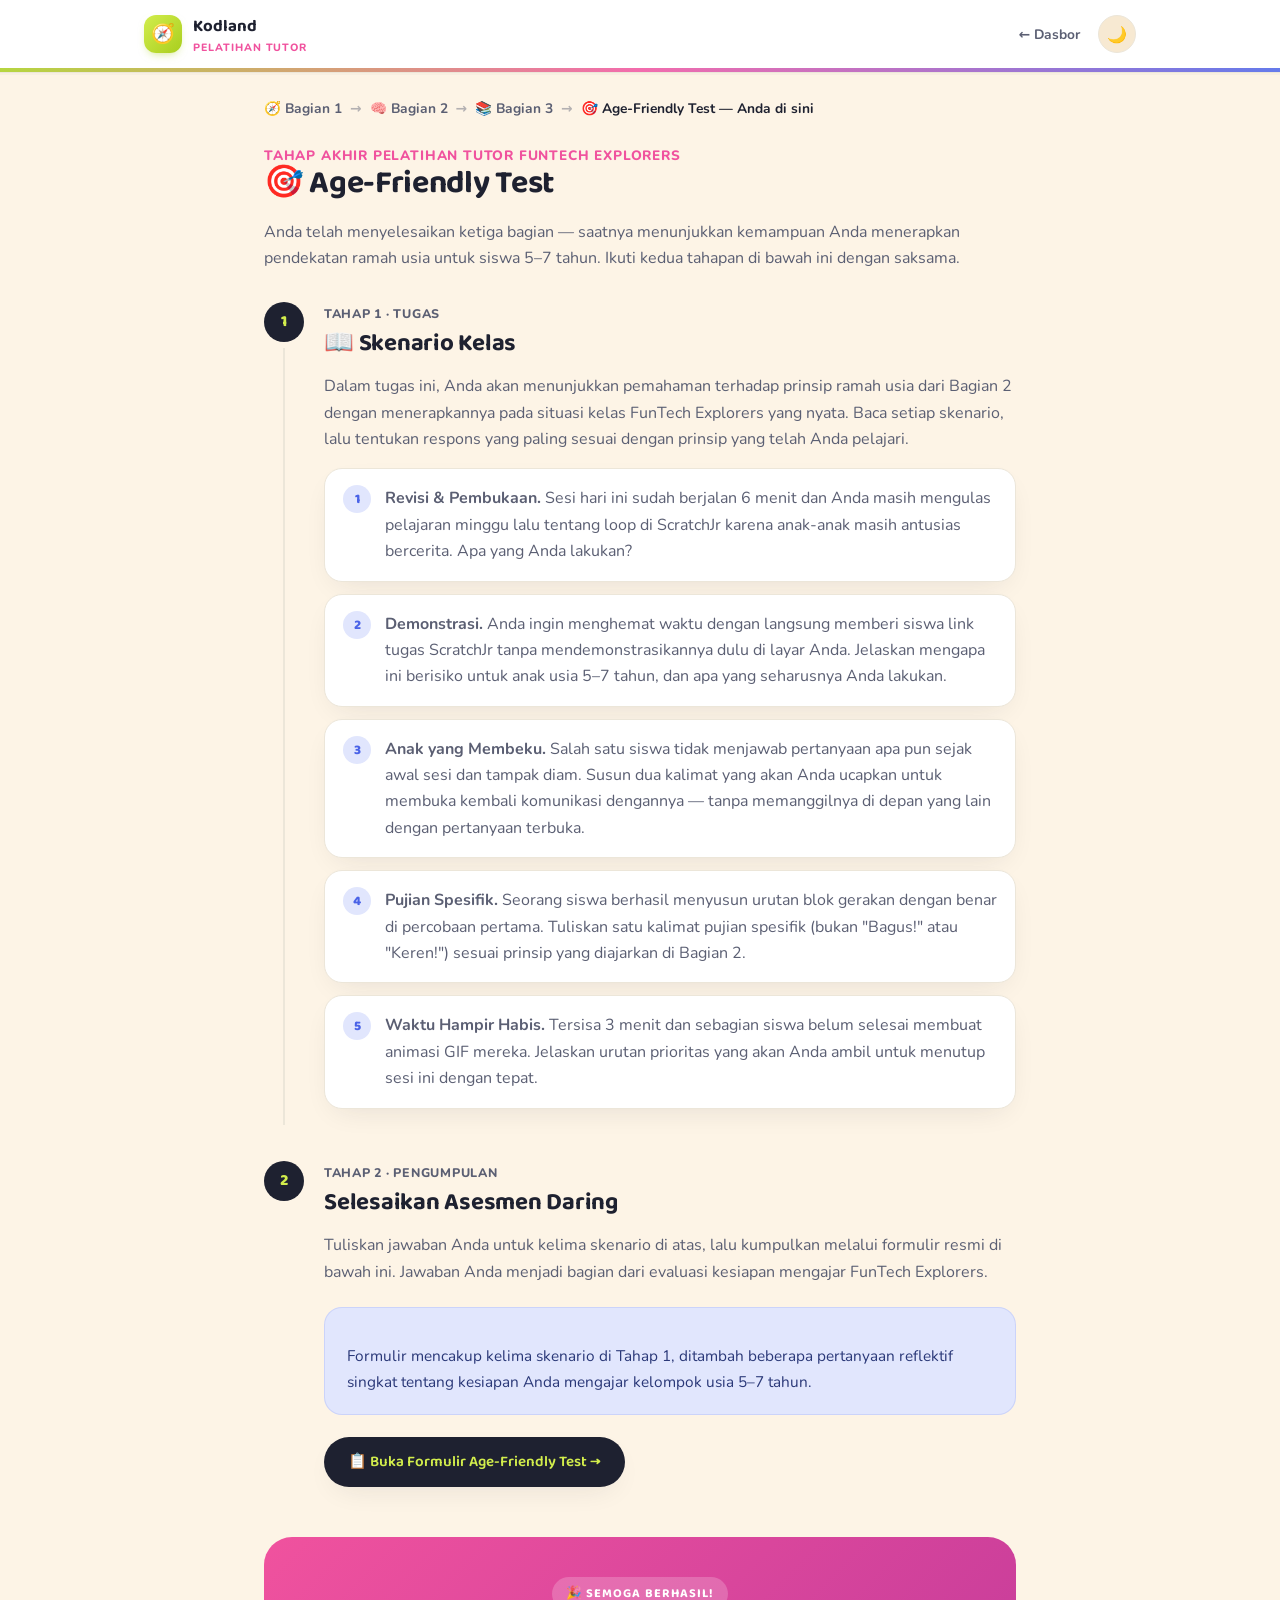
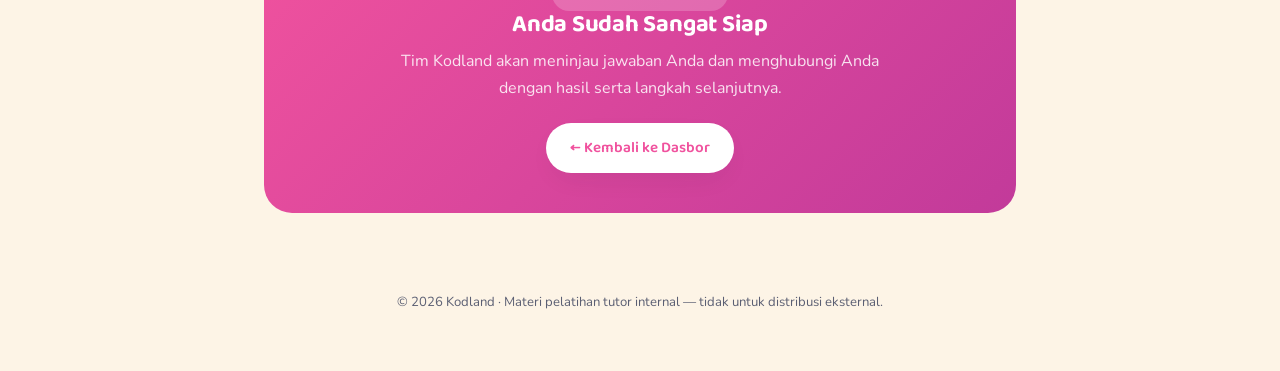
==== age-friendly-test.html @ 8fbc606a "Add files via upload" ====
<!DOCTYPE html>
<html lang="id">
<head>
<meta charset="UTF-8">
<meta name="viewport" content="width=device-width, initial-scale=1.0">
<title>Age-Friendly Test — Pelatihan Tutor FunTech Explorers</title>
<link rel="stylesheet" href="style.css">
</head>
<body>

<div class="topbar">
  <div class="topbar-inner">
    <div class="brand">
      <div class="logo-mark">🧭</div>
      <div>
        Kodland
        <small>Pelatihan Tutor</small>
      </div>
    </div>
    <div class="topbar-nav">
      <a href="index.html" class="back">Dasbor</a>
      <button class="theme-toggle" onclick="toggleTheme()" aria-label="Ganti tema">🌙</button>
    </div>
  </div>
</div>

<div class="wrap-narrow">

  <div class="breadcrumb-steps">
    <span class="step"><a href="bagian1-tentang-program.html">🧭 Bagian 1</a></span>
    <span class="arrow">→</span>
    <span class="step"><a href="bagian2-pedagogi.html">🧠 Bagian 2</a></span>
    <span class="arrow">→</span>
    <span class="step"><a href="bagian3-kurikulum.html">📚 Bagian 3</a></span>
    <span class="arrow">→</span>
    <span class="step current">🎯 Age-Friendly Test — Anda di sini</span>
  </div>

  <span class="kicker">Tahap Akhir Pelatihan Tutor FunTech Explorers</span>
  <h1>🎯 Age-Friendly Test</h1>
  <p>Anda telah menyelesaikan ketiga bagian — saatnya menunjukkan kemampuan Anda menerapkan pendekatan ramah usia untuk siswa 5–7 tahun. Ikuti kedua tahapan di bawah ini dengan saksama.</p>

  <div class="stage">
    <div class="stage-marker">
      <div class="stage-dot">1</div>
      <div class="stage-line"></div>
    </div>
    <div class="stage-content">
      <span class="stage-label">Tahap 1 · Tugas</span>
      <h2 style="margin-top:6px;">📖 Skenario Kelas</h2>
      <p>Dalam tugas ini, Anda akan menunjukkan pemahaman terhadap prinsip ramah usia dari Bagian 2 dengan menerapkannya pada situasi kelas FunTech Explorers yang nyata. Baca setiap skenario, lalu tentukan respons yang paling sesuai dengan prinsip yang telah Anda pelajari.</p>

      <div class="task-item">
        <div class="task-num">1</div>
        <div>
          <p style="margin:0;"><strong>Revisi & Pembukaan.</strong> Sesi hari ini sudah berjalan 6 menit dan Anda masih mengulas pelajaran minggu lalu tentang loop di ScratchJr karena anak-anak masih antusias bercerita. Apa yang Anda lakukan?</p>
        </div>
      </div>
      <div class="task-item">
        <div class="task-num">2</div>
        <div>
          <p style="margin:0;"><strong>Demonstrasi.</strong> Anda ingin menghemat waktu dengan langsung memberi siswa link tugas ScratchJr tanpa mendemonstrasikannya dulu di layar Anda. Jelaskan mengapa ini berisiko untuk anak usia 5–7 tahun, dan apa yang seharusnya Anda lakukan.</p>
        </div>
      </div>
      <div class="task-item">
        <div class="task-num">3</div>
        <div>
          <p style="margin:0;"><strong>Anak yang Membeku.</strong> Salah satu siswa tidak menjawab pertanyaan apa pun sejak awal sesi dan tampak diam. Susun dua kalimat yang akan Anda ucapkan untuk membuka kembali komunikasi dengannya — tanpa memanggilnya di depan yang lain dengan pertanyaan terbuka.</p>
        </div>
      </div>
      <div class="task-item">
        <div class="task-num">4</div>
        <div>
          <p style="margin:0;"><strong>Pujian Spesifik.</strong> Seorang siswa berhasil menyusun urutan blok gerakan dengan benar di percobaan pertama. Tuliskan satu kalimat pujian spesifik (bukan "Bagus!" atau "Keren!") sesuai prinsip yang diajarkan di Bagian 2.</p>
        </div>
      </div>
      <div class="task-item">
        <div class="task-num">5</div>
        <div>
          <p style="margin:0;"><strong>Waktu Hampir Habis.</strong> Tersisa 3 menit dan sebagian siswa belum selesai membuat animasi GIF mereka. Jelaskan urutan prioritas yang akan Anda ambil untuk menutup sesi ini dengan tepat.</p>
        </div>
      </div>
    </div>
  </div>

  <div class="stage">
    <div class="stage-marker">
      <div class="stage-dot">2</div>
    </div>
    <div class="stage-content">
      <span class="stage-label">Tahap 2 · Pengumpulan</span>
      <h2 style="margin-top:6px;">Selesaikan Asesmen Daring</h2>
      <p>Tuliskan jawaban Anda untuk kelima skenario di atas, lalu kumpulkan melalui formulir resmi di bawah ini. Jawaban Anda menjadi bagian dari evaluasi kesiapan mengajar FunTech Explorers.</p>
      <div class="callout callout-info">
        <p>Formulir mencakup kelima skenario di Tahap 1, ditambah beberapa pertanyaan reflektif singkat tentang kesiapan Anda mengajar kelompok usia 5–7 tahun.</p>
      </div>
      <a href="https://forms.gle/kPBvaFZmKHYs17eh9" target="_blank" rel="noopener" class="btn btn-primary">📋 Buka Formulir Age-Friendly Test →</a>
    </div>
  </div>

  <div class="cta-final">
    <span class="eyebrow" style="background:rgba(255,255,255,.2); color:#fff;">🎉 Semoga berhasil!</span>
    <h2>Anda Sudah Sangat Siap</h2>
    <p>Tim Kodland akan meninjau jawaban Anda dan menghubungi Anda dengan hasil serta langkah selanjutnya.</p>
    <a href="index.html" class="btn btn-primary">← Kembali ke Dasbor</a>
  </div>

</div>

<footer>© 2026 Kodland · Materi pelatihan tutor internal — tidak untuk distribusi eksternal.</footer>

<script>
function toggleTheme(){
  const el = document.documentElement;
  const isDark = el.getAttribute('data-theme') === 'dark';
  el.setAttribute('data-theme', isDark ? 'light' : 'dark');
  document.querySelector('.theme-toggle').textContent = isDark ? '🌙' : '☀️';
}
</script>

</body>
</html>
---- style.css ----
/* ============================================================
   FunTech Explorers — Pelatihan Tutor (Kodland)
   Design tokens terinspirasi dari kodland.org
   ============================================================ */

@import url('https://fonts.googleapis.com/css2?family=Baloo+2:wght@500;600;700;800&family=Nunito:ital,wght@0,400;0,600;0,700;0,800;1,600&display=swap');

:root{
  --lime:        #D2ED4C;
  --lime-deep:   #A9CE1E;
  --lime-ink:    #2B3312;
  --pink:        #F0529E;
  --pink-strong: #C23A9A;
  --pink-soft:   #FBD9EA;
  --pink-soft-text: #9A1F63;
  --blue:        #4A63E7;
  --blue-soft:   #E1E6FD;
  --blue-soft-text: #2A3878;
  --orange:      #FF9F43;
  --orange-soft: #FFE9D3;
  --orange-soft-text: #8A4F0A;

  --cream:       #FDF4E6;
  --cream-deep:  #F7E9D2;
  --paper:       #FFFFFF;
  --ink:         #1E2130;
  --ink-soft:    #5B5F73;
  --line:        #ECE6D9;

  --radius-lg: 28px;
  --radius-md: 18px;
  --radius-sm: 12px;

  --shadow-card: 0 10px 30px -12px rgba(30,33,48,0.12);
  --shadow-pop:  0 16px 40px -14px rgba(30,33,48,0.22);

  --font-display: 'Baloo 2', system-ui, sans-serif;
  --font-body: 'Nunito', system-ui, sans-serif;
}

[data-theme="dark"]{
  --cream: #1B1D2A;
  --cream-deep: #262A3E;
  --paper: #23263A;
  --ink: #F3F1E7;
  --ink-soft: #C2C4D6;
  --line: #383C54;
  --lime-ink: #EAF3B0;

  --blue-soft: rgba(74,99,231,0.22);
  --blue-soft-text: #C7D2FF;
  --pink-soft: rgba(240,82,158,0.20);
  --pink-soft-text: #FFC3E1;
  --orange-soft: rgba(255,159,67,0.22);
  --orange-soft-text: #FFD9AC;

  --shadow-card: 0 10px 30px -12px rgba(0,0,0,0.5);
  --shadow-pop:  0 16px 40px -14px rgba(0,0,0,0.6);
}

*{ box-sizing: border-box; }
html{ scroll-behavior: smooth; }
body{
  margin:0;
  font-family: var(--font-body);
  background: var(--cream);
  color: var(--ink);
  transition: background .3s ease, color .3s ease;
  -webkit-font-smoothing: antialiased;
}

h1,h2,h3,h4,.display{
  font-family: var(--font-display);
  line-height: 1.15;
  margin: 0 0 .4em;
  letter-spacing: -0.01em;
  color: var(--ink);
}

p{ line-height: 1.65; color: var(--ink-soft); }
a{ color: var(--blue); text-decoration: none; }
[data-theme="dark"] a{ color: #9FB1FF; }

.wrap{ max-width: 1040px; margin: 0 auto; padding: 0 24px; }
.wrap-narrow{ max-width: 800px; margin: 0 auto; padding: 0 24px; }

/* ---------- Topbar ---------- */
.topbar{
  position: sticky; top:0; z-index: 50;
  background: var(--paper);
  border-bottom: 1px solid var(--line);
  box-shadow: 0 2px 0 0 rgba(0,0,0,0.02);
}
.topbar::after{
  content:"";
  display:block; height:4px; width:100%;
  background: linear-gradient(90deg, var(--lime-deep), var(--pink), var(--blue));
  opacity:.85;
}
.topbar-inner{
  max-width: 1040px; margin: 0 auto; padding: 13px 24px;
  display:flex; align-items:center; justify-content: space-between; gap: 16px;
}
.brand{ display:flex; align-items:center; gap:11px; font-family: var(--font-display); font-weight:700; font-size: 1.05rem; }
.brand .logo-mark{
  width: 38px; height: 38px; border-radius: 12px;
  background: linear-gradient(135deg, var(--lime) 0%, var(--lime-deep) 100%);
  display:flex; align-items:center; justify-content:center;
  font-size: 1.2rem;
  box-shadow: 0 4px 10px -4px rgba(169,206,30,.6);
}
.brand small{ display:block; font-family: var(--font-body); font-weight:800; color: var(--pink); font-size:.66rem; text-transform: uppercase; letter-spacing: .09em; }

.topbar-nav{ display:flex; align-items:center; gap:18px; }
.topbar-nav a{ font-weight:700; font-size:.86rem; color: var(--ink-soft); white-space:nowrap; }
.topbar-nav a:hover{ color: var(--pink); }
.topbar-nav a.back::before{ content:"← "; }

.theme-toggle{
  border:1px solid var(--line); background: var(--cream-deep); color: var(--ink);
  width:38px; height:38px; border-radius:50%; cursor:pointer; font-size:1rem;
  display:flex; align-items:center; justify-content:center; flex:0 0 auto;
}

/* ---------- Buttons / chips ---------- */
.btn{
  display:inline-flex; align-items:center; gap:8px;
  font-family: var(--font-display); font-weight:600; font-size:.95rem;
  padding: 13px 24px; border-radius: 999px; border:none; cursor:pointer;
  transition: transform .15s ease, box-shadow .15s ease;
}
.btn:hover{ transform: translateY(-2px); }
.btn-primary{ background: var(--ink); color: var(--lime); box-shadow: var(--shadow-card); }
[data-theme="dark"] .btn-primary{ background: var(--lime); color: var(--lime-ink); }
.btn-pink{ background: var(--pink); color:#fff; box-shadow: 0 10px 24px -10px rgba(240,82,158,.6); }
.btn-outline{ background: transparent; border: 2px solid var(--ink); color: var(--ink); }
.btn-ghost{ background: var(--cream-deep); color: var(--ink); }
.btn:disabled{ opacity:.45; cursor:not-allowed; transform:none; }

.eyebrow{
  display:inline-flex; align-items:center; gap:8px;
  font-family: var(--font-display); font-weight:700; font-size:.78rem;
  text-transform: uppercase; letter-spacing:.08em;
  background: var(--pink-soft); color: var(--pink-soft-text);
  padding: 7px 14px; border-radius:999px;
}

/* ---------- Hero ---------- */
.hero{
  background: linear-gradient(160deg, var(--lime) 0%, var(--lime-deep) 100%);
  border-radius: var(--radius-lg);
  padding: 44px 40px;
  color: var(--lime-ink);
  position: relative;
  overflow:hidden;
  margin: 28px 0;
}
.hero h1{ font-size: clamp(1.9rem, 4vw, 2.7rem); color: var(--lime-ink); max-width: 640px; }
.hero p.lede{ color: var(--lime-ink); opacity:.82; max-width: 560px; font-size: 1.05rem; }

/* ---------- Progress trail (signature element) ---------- */
.progress-card{
  background: var(--paper); border-radius: var(--radius-md);
  padding: 22px 26px; box-shadow: var(--shadow-card);
  display:flex; align-items:center; justify-content:space-between; gap: 24px;
  flex-wrap: wrap; margin: -34px 0 30px; position:relative; z-index:2;
  border: 1px solid var(--line);
}
.progress-count{ font-family: var(--font-display); font-size: 1.9rem; }
.progress-count span{ color: var(--ink-soft); font-size: 1rem; font-family: var(--font-body); font-weight:700; }
.trail{ display:flex; gap:12px; align-items:center; flex:1; min-width: 240px; flex-wrap: wrap; }
.trail-dot{ width:13px; height:13px; border-radius:50%; background: var(--line); flex: 0 0 auto; }
.trail-dot.done{ background: linear-gradient(135deg, var(--blue), var(--pink)); }

/* ---------- Bagian list (top-level dashboard cards) ---------- */
.module-list{ display:flex; flex-direction:column; gap:16px; margin: 20px 0 40px; }
.module-card{
  background: var(--paper); border-radius: var(--radius-md);
  border: 1px solid var(--line);
  padding: 22px 24px; display:flex; align-items:center; gap:20px;
  box-shadow: var(--shadow-card); transition: transform .15s ease;
}
.module-card:hover{ transform: translateY(-3px); }
.module-num{
  font-family: var(--font-display); font-weight:800; font-size:1.4rem;
  width:52px; height:52px; border-radius:16px; flex:0 0 auto;
  display:flex; align-items:center; justify-content:center;
  color:#fff;
}
.module-card:nth-of-type(3n+1) .module-num{ background: var(--blue); }
.module-card:nth-of-type(3n+2) .module-num{ background: var(--pink); }
.module-card:nth-of-type(3n+3) .module-num{ background: var(--orange); }
.module-body{ flex:1; }
.module-body h3{ font-size:1.15rem; margin-bottom:2px; }
.module-body p{ margin:0; font-size:.92rem; }
.module-tag{ font-size:.72rem; font-weight:800; text-transform:uppercase; letter-spacing:.06em; color: var(--ink-soft); }

/* ---------- Section nav (in-page) ---------- */
.section-nav{
  display:flex; gap: 6px 18px; flex-wrap:wrap;
  padding: 12px 0; border-bottom:1px solid var(--line); margin-bottom: 6px;
  font-size:.85rem; font-weight:700;
}
.section-nav a{ color: var(--ink-soft); }
.section-nav a:hover{ color: var(--pink); }
.section-nav a.cta{ color: var(--pink); margin-left:auto; }

.breadcrumb-steps{ display:flex; align-items:center; gap:8px; margin: 26px 0; flex-wrap:wrap; font-size:.86rem; font-weight:700; color: var(--ink-soft); }
.breadcrumb-steps .step{ display:flex; align-items:center; gap:8px; }
.breadcrumb-steps .step.current{ color: var(--ink); }
.breadcrumb-steps .arrow{ opacity:.45; }
.breadcrumb-steps a{ color: var(--ink-soft); font-weight:700; }
.breadcrumb-steps a:hover{ color: var(--pink); }

/* ---------- Content blocks ---------- */
.kicker{ font-weight:800; color: var(--pink); font-size:.85rem; text-transform:uppercase; letter-spacing:.06em; }
article section{ margin: 46px 0; }
article h2{ font-size: 1.6rem; margin-top: 0; }
article h2 .num{ color: var(--blue); margin-right:8px; }
article h4{ font-size:1.05rem; }

.callout{
  border-radius: var(--radius-md);
  padding: 20px 22px; margin: 22px 0;
  border: 1px solid transparent;
  font-size: .96rem;
}
.callout p:last-child{ margin-bottom:0; }
.callout-info{ background: var(--blue-soft); border-color: rgba(74,99,231,.15); }
.callout-info p{ color: var(--blue-soft-text); }
.callout-warn{ background: var(--pink-soft); border-color: rgba(240,82,158,.18); }
.callout-warn p{ color: var(--pink-soft-text); }
.callout-tip{ background: var(--orange-soft); border-color: rgba(255,159,67,.2); }
.callout-tip p{ color: var(--orange-soft-text); }
[data-theme="dark"] .callout p{ opacity:.95; }
.callout .callout-label{ font-family: var(--font-display); font-weight:700; display:block; margin-bottom:6px; color: var(--ink); }

.compare{ display:grid; grid-template-columns: 1fr 1fr; gap:16px; margin: 20px 0; }
@media (max-width: 640px){ .compare{ grid-template-columns: 1fr; } }
.compare-col{ border-radius: var(--radius-md); padding: 18px 20px; }
.compare-col.no{ background: var(--pink-soft); border: 1px solid rgba(240,82,158,.2); }
.compare-col.yes{ background: rgba(169,206,30,.16); border: 1px solid rgba(169,206,30,.35); }
[data-theme="dark"] .compare-col.yes{ background: rgba(169,206,30,.14); }
.compare-col h4{ margin-top:0; }
.compare-col ul{ padding-left: 1.1em; margin: 0; }
.compare-col li{ margin-bottom: 10px; color: var(--ink-soft); }

.principle-list{ counter-reset: p; list-style:none; padding:0; margin: 24px 0; display:flex; flex-direction:column; gap:18px; }
.principle-list li{ counter-increment:p; background: var(--paper); border:1px solid var(--line); border-radius: var(--radius-md); padding: 18px 20px 18px 66px; position:relative; box-shadow: var(--shadow-card); }
.principle-list li::before{
  content: counter(p); position:absolute; left:18px; top:18px;
  font-family: var(--font-display); font-weight:800; color:#fff;
  width:34px; height:34px; border-radius:50%; background: var(--blue);
  display:flex; align-items:center; justify-content:center;
}
.principle-list li h4{ margin: 0 0 6px; }

.scenario-grid{ display:grid; grid-template-columns: 1fr; gap: 14px; margin: 20px 0; }
.scenario{ background: var(--paper); border: 1px solid var(--line); border-radius: var(--radius-md); padding: 18px 20px; box-shadow: var(--shadow-card); }
.scenario .sig{ font-size:1.4rem; margin-right:8px; }
.scenario h4{ display:inline; }

table.praise-table{ width:100%; border-collapse: collapse; margin: 18px 0; font-size:.92rem; }
table.praise-table th{ font-family: var(--font-display); text-align:left; padding: 10px 14px; color: var(--ink-soft); font-size:.78rem; text-transform:uppercase; letter-spacing:.05em; }
table.praise-table td{ padding: 12px 14px; border-top:1px solid var(--line); vertical-align: top; }
table.praise-table td.no{ color: #C23A75; }
table.praise-table td.yes{ color: #4E7A0C; font-weight:700; }
[data-theme="dark"] table.praise-table td.yes{ color:#C7EE6F; }
[data-theme="dark"] table.praise-table td.no{ color:#FF9CC7; }

/* ---------- Curriculum module cards (clickable) ---------- */
.curric-grid{ display:flex; flex-direction:column; gap:16px; margin: 22px 0 36px; }
.curric-link{ display:block; }
.curric-card{
  display:flex; gap:20px; background: var(--paper); border:1px solid var(--line);
  border-radius: var(--radius-lg); padding: 20px; align-items:center;
  box-shadow: var(--shadow-card); transition: transform .15s ease, box-shadow .15s ease;
  cursor:pointer;
}
.curric-card:hover{ transform: translateY(-3px); box-shadow: var(--shadow-pop); }
.curric-card .curric-thumb{ width:110px; height:82px; border-radius: var(--radius-sm); object-fit:cover; flex:0 0 auto; }
.curric-card .curric-num{ font-family: var(--font-display); font-weight:800; font-size: 1.6rem; flex:0 0 auto; width: 44px; }
.curric-card:nth-of-type(4n+1) .curric-num{ color: var(--blue); }
.curric-card:nth-of-type(4n+2) .curric-num{ color: var(--pink); }
.curric-card:nth-of-type(4n+3) .curric-num{ color: var(--orange); }
.curric-card:nth-of-type(4n+4) .curric-num{ color: var(--lime-deep); }
.curric-card .curric-body{ flex:1; min-width:0; }
.curric-card h3{ font-size:1.1rem; margin-bottom:4px; }
.curric-card p{ margin:0; font-size:.88rem; }
.curric-card .arrow-go{ flex:0 0 auto; font-size:1.3rem; color: var(--ink-soft); }
@media (max-width: 640px){
  .curric-card{ flex-wrap:wrap; }
  .curric-card .curric-thumb{ width:100%; height:140px; order:-1; }
}

.info-grid{ display:grid; grid-template-columns: repeat(auto-fit,minmax(150px,1fr)); gap:14px; margin: 20px 0 30px; }
.info-tile{ background: var(--cream-deep); border-radius: var(--radius-md); padding:18px; text-align:center; }
.info-tile .big{ font-family: var(--font-display); font-weight:700; font-size:1.3rem; color: var(--blue); }
.info-tile .label{ font-size:.78rem; color: var(--ink-soft); text-transform:uppercase; letter-spacing:.05em; font-weight:700; }

.tool-row{ display:flex; flex-wrap:wrap; gap:12px; margin: 18px 0 32px; }
.tool-chip{ background: var(--paper); border:1px solid var(--line); border-radius: 14px; padding: 10px 16px; font-weight:700; font-size:.88rem; display:flex; align-items:center; gap:8px; }

/* ---------- Project gallery ---------- */
.gallery-grid{ display:grid; grid-template-columns: repeat(auto-fit,minmax(150px,1fr)); gap:14px; margin: 18px 0 30px; }
.gallery-item{ border-radius: var(--radius-md); overflow:hidden; box-shadow: var(--shadow-card); position:relative; border:1px solid var(--line); }
.gallery-item img{ width:100%; height:120px; object-fit:cover; display:block; }
.gallery-item .cap{ font-size:.72rem; font-weight:800; padding:8px 10px; background: var(--paper); color: var(--ink-soft); }

/* ---------- Module detail page: teaching-flow sections ---------- */
.flow-step{ display:flex; gap:16px; margin: 26px 0; }
.flow-icon{ flex:0 0 auto; width:46px; height:46px; border-radius:14px; display:flex; align-items:center; justify-content:center; font-size:1.4rem; background: var(--cream-deep); }
.flow-body{ flex:1; }
.flow-body h3{ margin: 0 0 6px; font-size:1.2rem; }

.confidence-list{ list-style:none; padding:0; margin: 16px 0; display:flex; flex-direction:column; gap:10px; }
.confidence-list li{ display:flex; gap:10px; align-items:flex-start; background: var(--paper); border:1px solid var(--line); border-radius: var(--radius-sm); padding: 12px 14px; box-shadow: var(--shadow-card); font-size:.92rem; }
.confidence-list li .chk{ flex:0 0 auto; color: var(--lime-deep); font-weight:800; }

.lesson-row{ display:flex; align-items:center; gap:14px; padding: 12px 6px; border-bottom: 1px solid var(--line); }
.lesson-row:last-child{ border-bottom:none; }
.lesson-num{ flex:0 0 auto; width:30px; height:30px; border-radius:50%; background: var(--blue-soft); color: var(--blue); font-weight:800; font-family: var(--font-display); display:flex; align-items:center; justify-content:center; font-size:.85rem; }
[data-theme="dark"] .lesson-num{ color: var(--blue-soft-text); }
.lesson-text{ font-weight:700; font-size:.96rem; }

.module-hero-img{ width:100%; border-radius: var(--radius-lg); box-shadow: var(--shadow-card); margin: 18px 0 8px; display:block; object-fit:cover; max-height: 320px; }
.img-caption{ text-align:center; font-size:.78rem; color: var(--ink-soft); margin: 0 0 20px; font-style: italic; }

.age-tip{
  background: linear-gradient(135deg, rgba(210,237,76,.18), rgba(74,99,231,.10));
  border: 1px solid rgba(169,206,30,.35);
  border-radius: var(--radius-md);
  padding: 18px 20px; margin: 22px 0;
}
.age-tip .callout-label{ color: var(--lime-deep); }
[data-theme="dark"] .age-tip .callout-label{ color: var(--lime); }
.age-tip p{ color: var(--ink); opacity: .9; }

.philosophy-grid{ display:grid; grid-template-columns: repeat(auto-fit,minmax(200px,1fr)); gap:16px; margin: 20px 0 34px; }
.philosophy-card{ background: var(--paper); border:1px solid var(--line); border-radius: var(--radius-md); padding:20px; box-shadow: var(--shadow-card); }
.philosophy-card .ic{ font-size:1.6rem; margin-bottom:8px; display:block; }
.philosophy-card h4{ margin: 0 0 6px; font-size:1rem; }
.philosophy-card p{ margin:0; font-size:.88rem; }

.prevnext{ display:flex; justify-content:space-between; gap:16px; margin: 40px 0; flex-wrap:wrap; }
.prevnext a{ flex:1; min-width:200px; background: var(--paper); border:1px solid var(--line); border-radius: var(--radius-md); padding:16px 18px; box-shadow: var(--shadow-card); font-weight:700; }
.prevnext a small{ display:block; color: var(--ink-soft); font-weight:800; text-transform:uppercase; font-size:.7rem; letter-spacing:.06em; margin-bottom:4px; }
.prevnext a.next{ text-align:right; }

/* ---------- Quiz ---------- */
.quiz-box{ background: var(--paper); border:1px solid var(--line); border-radius: var(--radius-lg); padding: 28px; box-shadow: var(--shadow-pop); margin: 24px 0; }
.quiz-q{ margin-bottom: 26px; }
.quiz-q p.qtext{ font-weight:800; font-family: var(--font-display); color: var(--ink); font-size:1.05rem; margin-bottom:12px; }
.quiz-opts{ display:flex; flex-direction:column; gap:10px; }
.quiz-opt{ display:flex; align-items:center; gap:12px; border:1px solid var(--line); border-radius: var(--radius-sm); padding: 12px 16px; cursor:pointer; font-weight:700; font-size:.94rem; background: var(--cream); transition: border-color .15s, background .15s; color: var(--ink); }
.quiz-opt:hover{ border-color: var(--blue); }
.quiz-opt.selected{ border-color: var(--blue); background: var(--blue-soft); }
.quiz-opt.correct{ border-color: var(--lime-deep); background: rgba(169,206,30,.2); }
.quiz-opt.incorrect{ border-color: var(--pink); background: var(--pink-soft); }
.quiz-result{ margin-top: 18px; font-weight:800; font-family: var(--font-display); }
.quiz-result.pass{ color: #4E7A0C; }
.quiz-result.fail{ color: #C23A75; }
[data-theme="dark"] .quiz-result.pass{ color:#C7EE6F; }
[data-theme="dark"] .quiz-result.fail{ color:#FF9CC7; }

/* ---------- Stage / final test ---------- */
.stage{ display:flex; gap:20px; margin: 30px 0; }
.stage-marker{ flex:0 0 auto; display:flex; flex-direction:column; align-items:center; }
.stage-dot{ width:40px; height:40px; border-radius:50%; background: var(--ink); color: var(--lime); display:flex; align-items:center; justify-content:center; font-family: var(--font-display); font-weight:800; }
[data-theme="dark"] .stage-dot{ background: var(--lime); color: var(--lime-ink); }
.stage-line{ flex:1; width:2px; background: var(--line); margin: 6px 0; }
.stage-content{ flex:1; padding-bottom: 10px; }
.stage-content .stage-label{ font-size:.78rem; font-weight:800; text-transform:uppercase; letter-spacing:.06em; color: var(--ink-soft); }
.task-item{ display:flex; gap:14px; align-items:flex-start; background: var(--paper); border:1px solid var(--line); border-radius: var(--radius-md); padding:16px 18px; margin-bottom:12px; box-shadow: var(--shadow-card); }
.task-num{ flex:0 0 auto; width:28px; height:28px; border-radius:50%; background: var(--blue-soft); color: var(--blue); font-weight:800; font-family: var(--font-display); display:flex; align-items:center; justify-content:center; font-size:.85rem; }
[data-theme="dark"] .task-num{ color: var(--blue-soft-text); }

/* ---------- CTA / final ---------- */
.cta-final{ background: linear-gradient(135deg, var(--pink) 0%, var(--pink-strong) 100%); border-radius: var(--radius-lg); padding: 40px; text-align:center; color:#fff; margin: 40px 0; }
.cta-final h2{ color:#fff; }
.cta-final p{ color: rgba(255,255,255,.85); max-width: 480px; margin: 0 auto 22px; }
.cta-final .btn-primary{ background:#fff; color: var(--pink); }

footer{ padding: 40px 0 60px; text-align:center; color: var(--ink-soft); font-size:.82rem; }

.pill-row{ display:flex; gap:10px; flex-wrap:wrap; margin: 18px 0; }
.pill{ background: var(--cream-deep); border-radius:999px; padding:8px 16px; font-size:.82rem; font-weight:800; }

@media (max-width: 640px){
  .hero{ padding: 32px 22px; }
  .progress-card{ margin-top: -24px; padding: 18px; flex-direction:column; align-items:flex-start; }
}
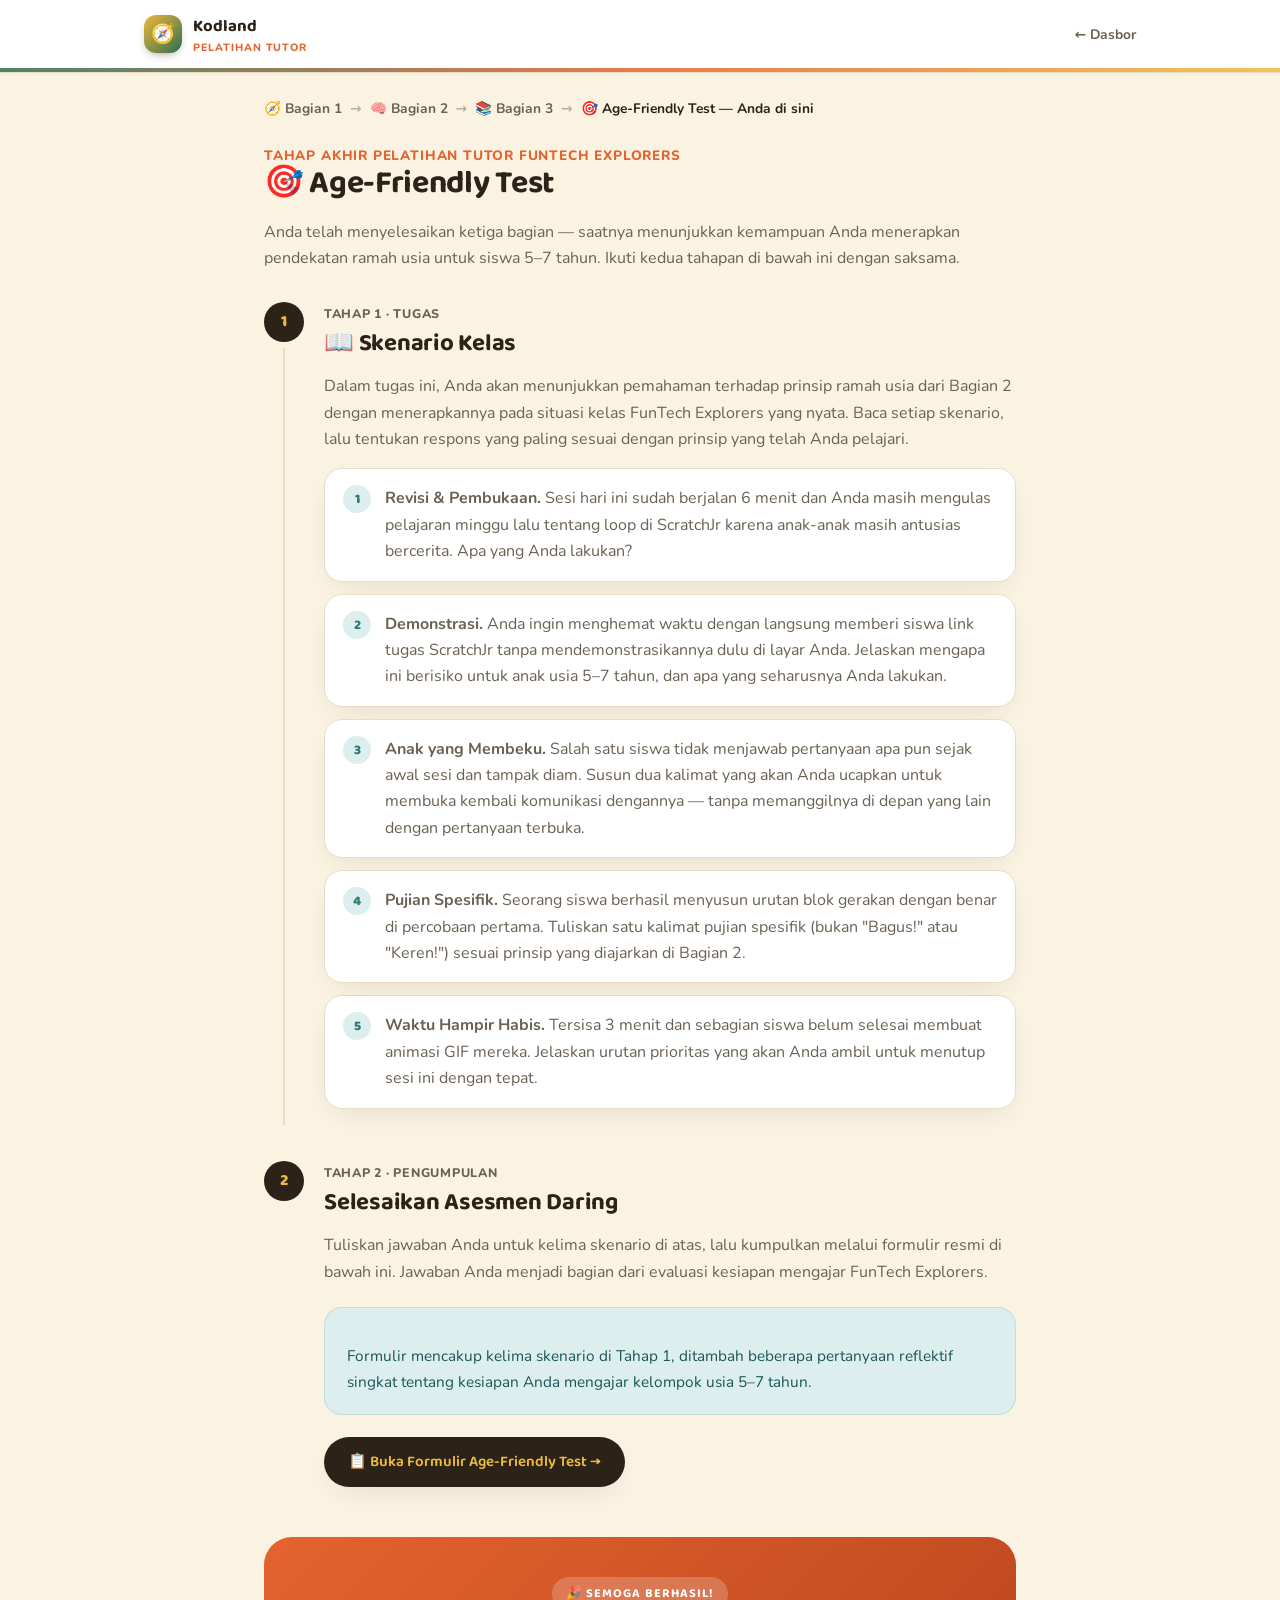
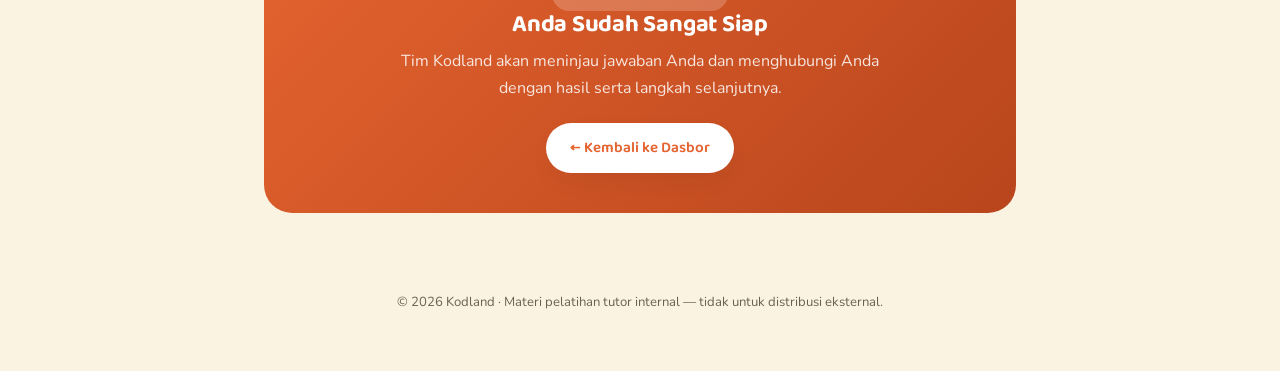
==== commit 38805dd3: "Add files via upload" ====
--- a/age-friendly-test.html
+++ b/age-friendly-test.html
@@ -18,9 +18,7 @@
       </div>
     </div>
     <div class="topbar-nav">
-      <a href="index.html" class="back">Dasbor</a>
-      <button class="theme-toggle" onclick="toggleTheme()" aria-label="Ganti tema">🌙</button>
-    </div>
+      <a href="index.html" class="back">Dasbor</a>    </div>
   </div>
 </div>
 
@@ -110,12 +108,6 @@
 <footer>© 2026 Kodland · Materi pelatihan tutor internal — tidak untuk distribusi eksternal.</footer>
 
 <script>
-function toggleTheme(){
-  const el = document.documentElement;
-  const isDark = el.getAttribute('data-theme') === 'dark';
-  el.setAttribute('data-theme', isDark ? 'light' : 'dark');
-  document.querySelector('.theme-toggle').textContent = isDark ? '🌙' : '☀️';
-}
 </script>
 
 </body>
--- a/style.css
+++ b/style.css
@@ -1,61 +1,43 @@
 /* ============================================================
    FunTech Explorers — Pelatihan Tutor (Kodland)
-   Design tokens terinspirasi dari kodland.org
+   Tema: "Explorer's Field Journal" — hijau hutan, terracotta,
+   mustard & teal, dengan sentuhan badge/stempel ala buku
+   catatan penjelajah.
    ============================================================ */
 
 @import url('https://fonts.googleapis.com/css2?family=Baloo+2:wght@500;600;700;800&family=Nunito:ital,wght@0,400;0,600;0,700;0,800;1,600&display=swap');
 
 :root{
-  --lime:        #D2ED4C;
-  --lime-deep:   #A9CE1E;
-  --lime-ink:    #2B3312;
-  --pink:        #F0529E;
-  --pink-strong: #C23A9A;
-  --pink-soft:   #FBD9EA;
-  --pink-soft-text: #9A1F63;
-  --blue:        #4A63E7;
-  --blue-soft:   #E1E6FD;
-  --blue-soft-text: #2A3878;
-  --orange:      #FF9F43;
-  --orange-soft: #FFE9D3;
-  --orange-soft-text: #8A4F0A;
-
-  --cream:       #FDF4E6;
-  --cream-deep:  #F7E9D2;
+  --lime:        #EFB93E;   /* mustard — accent utama/hero/tombol */
+  --lime-deep:   #2F6E4F;   /* hijau hutan — aksen angka/centang */
+  --lime-ink:    #3B2A12;   /* coklat tua — teks di atas mustard */
+  --pink:        #E4632F;   /* terracotta — aksen sekunder */
+  --pink-strong: #B8451C;
+  --pink-soft:   #FBE0D2;
+  --pink-soft-text: #9A3814;
+  --blue:        #2C7A7B;   /* teal — info/tautan */
+  --blue-soft:   #DCEEEE;
+  --blue-soft-text: #1D5657;
+  --orange:      #D97A3D;   /* rust-orange — aksen ketiga */
+  --orange-soft: #FBE7D2;
+  --orange-soft-text: #8A4A10;
+
+  --cream:       #FBF3E2;
+  --cream-deep:  #F3E6C9;
   --paper:       #FFFFFF;
-  --ink:         #1E2130;
-  --ink-soft:    #5B5F73;
-  --line:        #ECE6D9;
+  --ink:         #2B2318;
+  --ink-soft:    #6B6153;
+  --line:        #E8DCC4;
 
   --radius-lg: 28px;
   --radius-md: 18px;
   --radius-sm: 12px;
 
-  --shadow-card: 0 10px 30px -12px rgba(30,33,48,0.12);
-  --shadow-pop:  0 16px 40px -14px rgba(30,33,48,0.22);
+  --shadow-card: 0 10px 30px -12px rgba(43,35,24,0.14);
+  --shadow-pop:  0 16px 40px -14px rgba(43,35,24,0.24);
 
   --font-display: 'Baloo 2', system-ui, sans-serif;
   --font-body: 'Nunito', system-ui, sans-serif;
-}
-
-[data-theme="dark"]{
-  --cream: #1B1D2A;
-  --cream-deep: #262A3E;
-  --paper: #23263A;
-  --ink: #F3F1E7;
-  --ink-soft: #C2C4D6;
-  --line: #383C54;
-  --lime-ink: #EAF3B0;
-
-  --blue-soft: rgba(74,99,231,0.22);
-  --blue-soft-text: #C7D2FF;
-  --pink-soft: rgba(240,82,158,0.20);
-  --pink-soft-text: #FFC3E1;
-  --orange-soft: rgba(255,159,67,0.22);
-  --orange-soft-text: #FFD9AC;
-
-  --shadow-card: 0 10px 30px -12px rgba(0,0,0,0.5);
-  --shadow-pop:  0 16px 40px -14px rgba(0,0,0,0.6);
 }
 
 *{ box-sizing: border-box; }
@@ -79,7 +61,6 @@
 
 p{ line-height: 1.65; color: var(--ink-soft); }
 a{ color: var(--blue); text-decoration: none; }
-[data-theme="dark"] a{ color: #9FB1FF; }
 
 .wrap{ max-width: 1040px; margin: 0 auto; padding: 0 24px; }
 .wrap-narrow{ max-width: 800px; margin: 0 auto; padding: 0 24px; }
@@ -94,7 +75,7 @@
 .topbar::after{
   content:"";
   display:block; height:4px; width:100%;
-  background: linear-gradient(90deg, var(--lime-deep), var(--pink), var(--blue));
+  background: linear-gradient(90deg, var(--lime-deep), var(--pink), var(--lime));
   opacity:.85;
 }
 .topbar-inner{
@@ -107,7 +88,7 @@
   background: linear-gradient(135deg, var(--lime) 0%, var(--lime-deep) 100%);
   display:flex; align-items:center; justify-content:center;
   font-size: 1.2rem;
-  box-shadow: 0 4px 10px -4px rgba(169,206,30,.6);
+  box-shadow: 0 4px 10px -4px rgba(59,42,18,.5);
 }
 .brand small{ display:block; font-family: var(--font-body); font-weight:800; color: var(--pink); font-size:.66rem; text-transform: uppercase; letter-spacing: .09em; }
 
@@ -131,8 +112,7 @@
 }
 .btn:hover{ transform: translateY(-2px); }
 .btn-primary{ background: var(--ink); color: var(--lime); box-shadow: var(--shadow-card); }
-[data-theme="dark"] .btn-primary{ background: var(--lime); color: var(--lime-ink); }
-.btn-pink{ background: var(--pink); color:#fff; box-shadow: 0 10px 24px -10px rgba(240,82,158,.6); }
+.btn-pink{ background: var(--pink); color:#fff; box-shadow: 0 10px 24px -10px rgba(228,99,47,.6); }
 .btn-outline{ background: transparent; border: 2px solid var(--ink); color: var(--ink); }
 .btn-ghost{ background: var(--cream-deep); color: var(--ink); }
 .btn:disabled{ opacity:.45; cursor:not-allowed; transform:none; }
@@ -147,7 +127,9 @@
 
 /* ---------- Hero ---------- */
 .hero{
-  background: linear-gradient(160deg, var(--lime) 0%, var(--lime-deep) 100%);
+  background:
+    radial-gradient(circle, rgba(59,42,18,.14) 1.5px, transparent 1.5px) 0 0/22px 22px,
+    linear-gradient(160deg, var(--lime) 0%, #DDA426 100%);
   border-radius: var(--radius-lg);
   padding: 44px 40px;
   color: var(--lime-ink);
@@ -168,8 +150,8 @@
 }
 .progress-count{ font-family: var(--font-display); font-size: 1.9rem; }
 .progress-count span{ color: var(--ink-soft); font-size: 1rem; font-family: var(--font-body); font-weight:700; }
-.trail{ display:flex; gap:12px; align-items:center; flex:1; min-width: 240px; flex-wrap: wrap; }
-.trail-dot{ width:13px; height:13px; border-radius:50%; background: var(--line); flex: 0 0 auto; }
+.trail{ display:flex; gap:22px; align-items:center; flex:1; min-width: 240px; flex-wrap: wrap; padding-left: 8px; }
+.trail-dot{ width:15px; height:15px; border-radius:50%; background: var(--line); flex: 0 0 auto; box-shadow: 0 0 0 4px var(--paper); }
 .trail-dot.done{ background: linear-gradient(135deg, var(--blue), var(--pink)); }
 
 /* ---------- Bagian list (top-level dashboard cards) ---------- */
@@ -185,11 +167,13 @@
   font-family: var(--font-display); font-weight:800; font-size:1.4rem;
   width:52px; height:52px; border-radius:16px; flex:0 0 auto;
   display:flex; align-items:center; justify-content:center;
-  color:#fff;
+  color:#fff; transform: rotate(-4deg);
 }
 .module-card:nth-of-type(3n+1) .module-num{ background: var(--blue); }
 .module-card:nth-of-type(3n+2) .module-num{ background: var(--pink); }
 .module-card:nth-of-type(3n+3) .module-num{ background: var(--orange); }
+.module-card:nth-of-type(3n+2) .module-num{ transform: rotate(3deg); }
+.module-card:nth-of-type(3n+3) .module-num{ transform: rotate(-2deg); }
 .module-body{ flex:1; }
 .module-body h3{ font-size:1.15rem; margin-bottom:2px; }
 .module-body p{ margin:0; font-size:.92rem; }
@@ -215,8 +199,13 @@
 /* ---------- Content blocks ---------- */
 .kicker{ font-weight:800; color: var(--pink); font-size:.85rem; text-transform:uppercase; letter-spacing:.06em; }
 article section{ margin: 46px 0; }
-article h2{ font-size: 1.6rem; margin-top: 0; }
-article h2 .num{ color: var(--blue); margin-right:8px; }
+article h2{ font-size: 1.6rem; margin-top: 0; display:flex; align-items:center; gap:12px; }
+article h2 .num{
+  color: var(--blue); background: var(--blue-soft);
+  width:38px; height:38px; border-radius:12px; flex:0 0 auto;
+  display:flex; align-items:center; justify-content:center;
+  font-size:1.1rem;
+}
 article h4{ font-size:1.05rem; }
 
 .callout{
@@ -226,34 +215,35 @@
   font-size: .96rem;
 }
 .callout p:last-child{ margin-bottom:0; }
-.callout-info{ background: var(--blue-soft); border-color: rgba(74,99,231,.15); }
+.callout-info{ background: var(--blue-soft); border-color: rgba(44,122,123,.15); }
 .callout-info p{ color: var(--blue-soft-text); }
-.callout-warn{ background: var(--pink-soft); border-color: rgba(240,82,158,.18); }
+.callout-warn{ background: var(--pink-soft); border-color: rgba(228,99,47,.18); }
 .callout-warn p{ color: var(--pink-soft-text); }
 .callout-tip{ background: var(--orange-soft); border-color: rgba(255,159,67,.2); }
 .callout-tip p{ color: var(--orange-soft-text); }
-[data-theme="dark"] .callout p{ opacity:.95; }
 .callout .callout-label{ font-family: var(--font-display); font-weight:700; display:block; margin-bottom:6px; color: var(--ink); }
 
 .compare{ display:grid; grid-template-columns: 1fr 1fr; gap:16px; margin: 20px 0; }
 @media (max-width: 640px){ .compare{ grid-template-columns: 1fr; } }
 .compare-col{ border-radius: var(--radius-md); padding: 18px 20px; }
-.compare-col.no{ background: var(--pink-soft); border: 1px solid rgba(240,82,158,.2); }
-.compare-col.yes{ background: rgba(169,206,30,.16); border: 1px solid rgba(169,206,30,.35); }
-[data-theme="dark"] .compare-col.yes{ background: rgba(169,206,30,.14); }
+.compare-col.no{ background: var(--pink-soft); border: 1px solid rgba(228,99,47,.2); }
+.compare-col.yes{ background: rgba(47,110,79,.14); border: 1px solid rgba(47,110,79,.35); }
 .compare-col h4{ margin-top:0; }
 .compare-col ul{ padding-left: 1.1em; margin: 0; }
 .compare-col li{ margin-bottom: 10px; color: var(--ink-soft); }
 
 .principle-list{ counter-reset: p; list-style:none; padding:0; margin: 24px 0; display:flex; flex-direction:column; gap:18px; }
-.principle-list li{ counter-increment:p; background: var(--paper); border:1px solid var(--line); border-radius: var(--radius-md); padding: 18px 20px 18px 66px; position:relative; box-shadow: var(--shadow-card); }
-.principle-list li::before{
+.principle-list > li{ counter-increment:p; background: var(--paper); border:1px solid var(--line); border-radius: var(--radius-md); padding: 18px 20px 18px 66px; position:relative; box-shadow: var(--shadow-card); }
+.principle-list > li::before{
   content: counter(p); position:absolute; left:18px; top:18px;
   font-family: var(--font-display); font-weight:800; color:#fff;
   width:34px; height:34px; border-radius:50%; background: var(--blue);
   display:flex; align-items:center; justify-content:center;
 }
-.principle-list li h4{ margin: 0 0 6px; }
+.principle-list > li h4{ margin: 0 0 6px; }
+.principle-list ul{ list-style:none; padding-left:0; margin: 14px 0 0; display:flex; flex-direction:column; gap:8px; }
+.principle-list ul li{ background:none; border:none; box-shadow:none; padding:0; }
+.principle-list ul li::before{ display:none; }
 
 .scenario-grid{ display:grid; grid-template-columns: 1fr; gap: 14px; margin: 20px 0; }
 .scenario{ background: var(--paper); border: 1px solid var(--line); border-radius: var(--radius-md); padding: 18px 20px; box-shadow: var(--shadow-card); }
@@ -263,10 +253,8 @@
 table.praise-table{ width:100%; border-collapse: collapse; margin: 18px 0; font-size:.92rem; }
 table.praise-table th{ font-family: var(--font-display); text-align:left; padding: 10px 14px; color: var(--ink-soft); font-size:.78rem; text-transform:uppercase; letter-spacing:.05em; }
 table.praise-table td{ padding: 12px 14px; border-top:1px solid var(--line); vertical-align: top; }
-table.praise-table td.no{ color: #C23A75; }
-table.praise-table td.yes{ color: #4E7A0C; font-weight:700; }
-[data-theme="dark"] table.praise-table td.yes{ color:#C7EE6F; }
-[data-theme="dark"] table.praise-table td.no{ color:#FF9CC7; }
+table.praise-table td.no{ color: #B8451C; }
+table.praise-table td.yes{ color: #2F6E4F; font-weight:700; }
 
 /* ---------- Curriculum module cards (clickable) ---------- */
 .curric-grid{ display:flex; flex-direction:column; gap:16px; margin: 22px 0 36px; }
@@ -279,11 +267,11 @@
 }
 .curric-card:hover{ transform: translateY(-3px); box-shadow: var(--shadow-pop); }
 .curric-card .curric-thumb{ width:110px; height:82px; border-radius: var(--radius-sm); object-fit:cover; flex:0 0 auto; }
-.curric-card .curric-num{ font-family: var(--font-display); font-weight:800; font-size: 1.6rem; flex:0 0 auto; width: 44px; }
-.curric-card:nth-of-type(4n+1) .curric-num{ color: var(--blue); }
-.curric-card:nth-of-type(4n+2) .curric-num{ color: var(--pink); }
-.curric-card:nth-of-type(4n+3) .curric-num{ color: var(--orange); }
-.curric-card:nth-of-type(4n+4) .curric-num{ color: var(--lime-deep); }
+.curric-card .curric-num{ font-family: var(--font-display); font-weight:800; font-size: 1.6rem; flex:0 0 auto; width: 44px; display:inline-block; }
+.curric-card:nth-of-type(4n+1) .curric-num{ color: var(--blue); transform: rotate(-4deg); }
+.curric-card:nth-of-type(4n+2) .curric-num{ color: var(--pink); transform: rotate(3deg); }
+.curric-card:nth-of-type(4n+3) .curric-num{ color: var(--orange); transform: rotate(-3deg); }
+.curric-card:nth-of-type(4n+4) .curric-num{ color: var(--lime-deep); transform: rotate(4deg); }
 .curric-card .curric-body{ flex:1; min-width:0; }
 .curric-card h3{ font-size:1.1rem; margin-bottom:4px; }
 .curric-card p{ margin:0; font-size:.88rem; }
@@ -301,6 +289,12 @@
 .tool-row{ display:flex; flex-wrap:wrap; gap:12px; margin: 18px 0 32px; }
 .tool-chip{ background: var(--paper); border:1px solid var(--line); border-radius: 14px; padding: 10px 16px; font-weight:700; font-size:.88rem; display:flex; align-items:center; gap:8px; }
 
+.req-grid{ display:grid; grid-template-columns: repeat(auto-fit,minmax(220px,1fr)); gap:14px; margin: 18px 0 32px; }
+.req-card{ background: var(--paper); border:1px solid var(--line); border-radius: var(--radius-md); padding:16px 18px; box-shadow: var(--shadow-card); display:flex; gap:12px; align-items:flex-start; }
+.req-card .req-icon{ flex:0 0 auto; width:38px; height:38px; border-radius:10px; background: var(--blue-soft); display:flex; align-items:center; justify-content:center; font-size:1.1rem; }
+.req-card h4{ margin:0 0 4px; font-size:.98rem; }
+.req-card p{ margin:0; font-size:.86rem; }
+
 /* ---------- Project gallery ---------- */
 .gallery-grid{ display:grid; grid-template-columns: repeat(auto-fit,minmax(150px,1fr)); gap:14px; margin: 18px 0 30px; }
 .gallery-item{ border-radius: var(--radius-md); overflow:hidden; box-shadow: var(--shadow-card); position:relative; border:1px solid var(--line); }
@@ -320,23 +314,22 @@
 .lesson-row{ display:flex; align-items:center; gap:14px; padding: 12px 6px; border-bottom: 1px solid var(--line); }
 .lesson-row:last-child{ border-bottom:none; }
 .lesson-num{ flex:0 0 auto; width:30px; height:30px; border-radius:50%; background: var(--blue-soft); color: var(--blue); font-weight:800; font-family: var(--font-display); display:flex; align-items:center; justify-content:center; font-size:.85rem; }
-[data-theme="dark"] .lesson-num{ color: var(--blue-soft-text); }
 .lesson-text{ font-weight:700; font-size:.96rem; }
 
-.module-hero-img{ width:100%; border-radius: var(--radius-lg); box-shadow: var(--shadow-card); margin: 18px 0 8px; display:block; object-fit:cover; max-height: 320px; }
+.module-hero-img{ width:100%; height:auto; max-height: 460px; border-radius: var(--radius-lg); box-shadow: var(--shadow-card); margin: 18px 0 8px; display:block; object-fit: contain; background: var(--cream-deep); }
 .img-caption{ text-align:center; font-size:.78rem; color: var(--ink-soft); margin: 0 0 20px; font-style: italic; }
 
 .age-tip{
-  background: linear-gradient(135deg, rgba(210,237,76,.18), rgba(74,99,231,.10));
-  border: 1px solid rgba(169,206,30,.35);
+  background: linear-gradient(135deg, rgba(239,185,62,.20), rgba(44,122,123,.12));
+  border: 1px solid rgba(47,110,79,.35);
   border-radius: var(--radius-md);
   padding: 18px 20px; margin: 22px 0;
 }
 .age-tip .callout-label{ color: var(--lime-deep); }
-[data-theme="dark"] .age-tip .callout-label{ color: var(--lime); }
 .age-tip p{ color: var(--ink); opacity: .9; }
 
-.philosophy-grid{ display:grid; grid-template-columns: repeat(auto-fit,minmax(200px,1fr)); gap:16px; margin: 20px 0 34px; }
+.philosophy-grid{ display:grid; grid-template-columns: repeat(2, 1fr); gap:16px; margin: 20px 0 34px; }
+@media (max-width: 560px){ .philosophy-grid{ grid-template-columns: 1fr; } }
 .philosophy-card{ background: var(--paper); border:1px solid var(--line); border-radius: var(--radius-md); padding:20px; box-shadow: var(--shadow-card); }
 .philosophy-card .ic{ font-size:1.6rem; margin-bottom:8px; display:block; }
 .philosophy-card h4{ margin: 0 0 6px; font-size:1rem; }
@@ -355,25 +348,21 @@
 .quiz-opt{ display:flex; align-items:center; gap:12px; border:1px solid var(--line); border-radius: var(--radius-sm); padding: 12px 16px; cursor:pointer; font-weight:700; font-size:.94rem; background: var(--cream); transition: border-color .15s, background .15s; color: var(--ink); }
 .quiz-opt:hover{ border-color: var(--blue); }
 .quiz-opt.selected{ border-color: var(--blue); background: var(--blue-soft); }
-.quiz-opt.correct{ border-color: var(--lime-deep); background: rgba(169,206,30,.2); }
+.quiz-opt.correct{ border-color: var(--lime-deep); background: rgba(47,110,79,.18); }
 .quiz-opt.incorrect{ border-color: var(--pink); background: var(--pink-soft); }
 .quiz-result{ margin-top: 18px; font-weight:800; font-family: var(--font-display); }
-.quiz-result.pass{ color: #4E7A0C; }
-.quiz-result.fail{ color: #C23A75; }
-[data-theme="dark"] .quiz-result.pass{ color:#C7EE6F; }
-[data-theme="dark"] .quiz-result.fail{ color:#FF9CC7; }
+.quiz-result.pass{ color: #2F6E4F; }
+.quiz-result.fail{ color: #B8451C; }
 
 /* ---------- Stage / final test ---------- */
 .stage{ display:flex; gap:20px; margin: 30px 0; }
 .stage-marker{ flex:0 0 auto; display:flex; flex-direction:column; align-items:center; }
 .stage-dot{ width:40px; height:40px; border-radius:50%; background: var(--ink); color: var(--lime); display:flex; align-items:center; justify-content:center; font-family: var(--font-display); font-weight:800; }
-[data-theme="dark"] .stage-dot{ background: var(--lime); color: var(--lime-ink); }
 .stage-line{ flex:1; width:2px; background: var(--line); margin: 6px 0; }
 .stage-content{ flex:1; padding-bottom: 10px; }
 .stage-content .stage-label{ font-size:.78rem; font-weight:800; text-transform:uppercase; letter-spacing:.06em; color: var(--ink-soft); }
 .task-item{ display:flex; gap:14px; align-items:flex-start; background: var(--paper); border:1px solid var(--line); border-radius: var(--radius-md); padding:16px 18px; margin-bottom:12px; box-shadow: var(--shadow-card); }
 .task-num{ flex:0 0 auto; width:28px; height:28px; border-radius:50%; background: var(--blue-soft); color: var(--blue); font-weight:800; font-family: var(--font-display); display:flex; align-items:center; justify-content:center; font-size:.85rem; }
-[data-theme="dark"] .task-num{ color: var(--blue-soft-text); }
 
 /* ---------- CTA / final ---------- */
 .cta-final{ background: linear-gradient(135deg, var(--pink) 0%, var(--pink-strong) 100%); border-radius: var(--radius-lg); padding: 40px; text-align:center; color:#fff; margin: 40px 0; }
